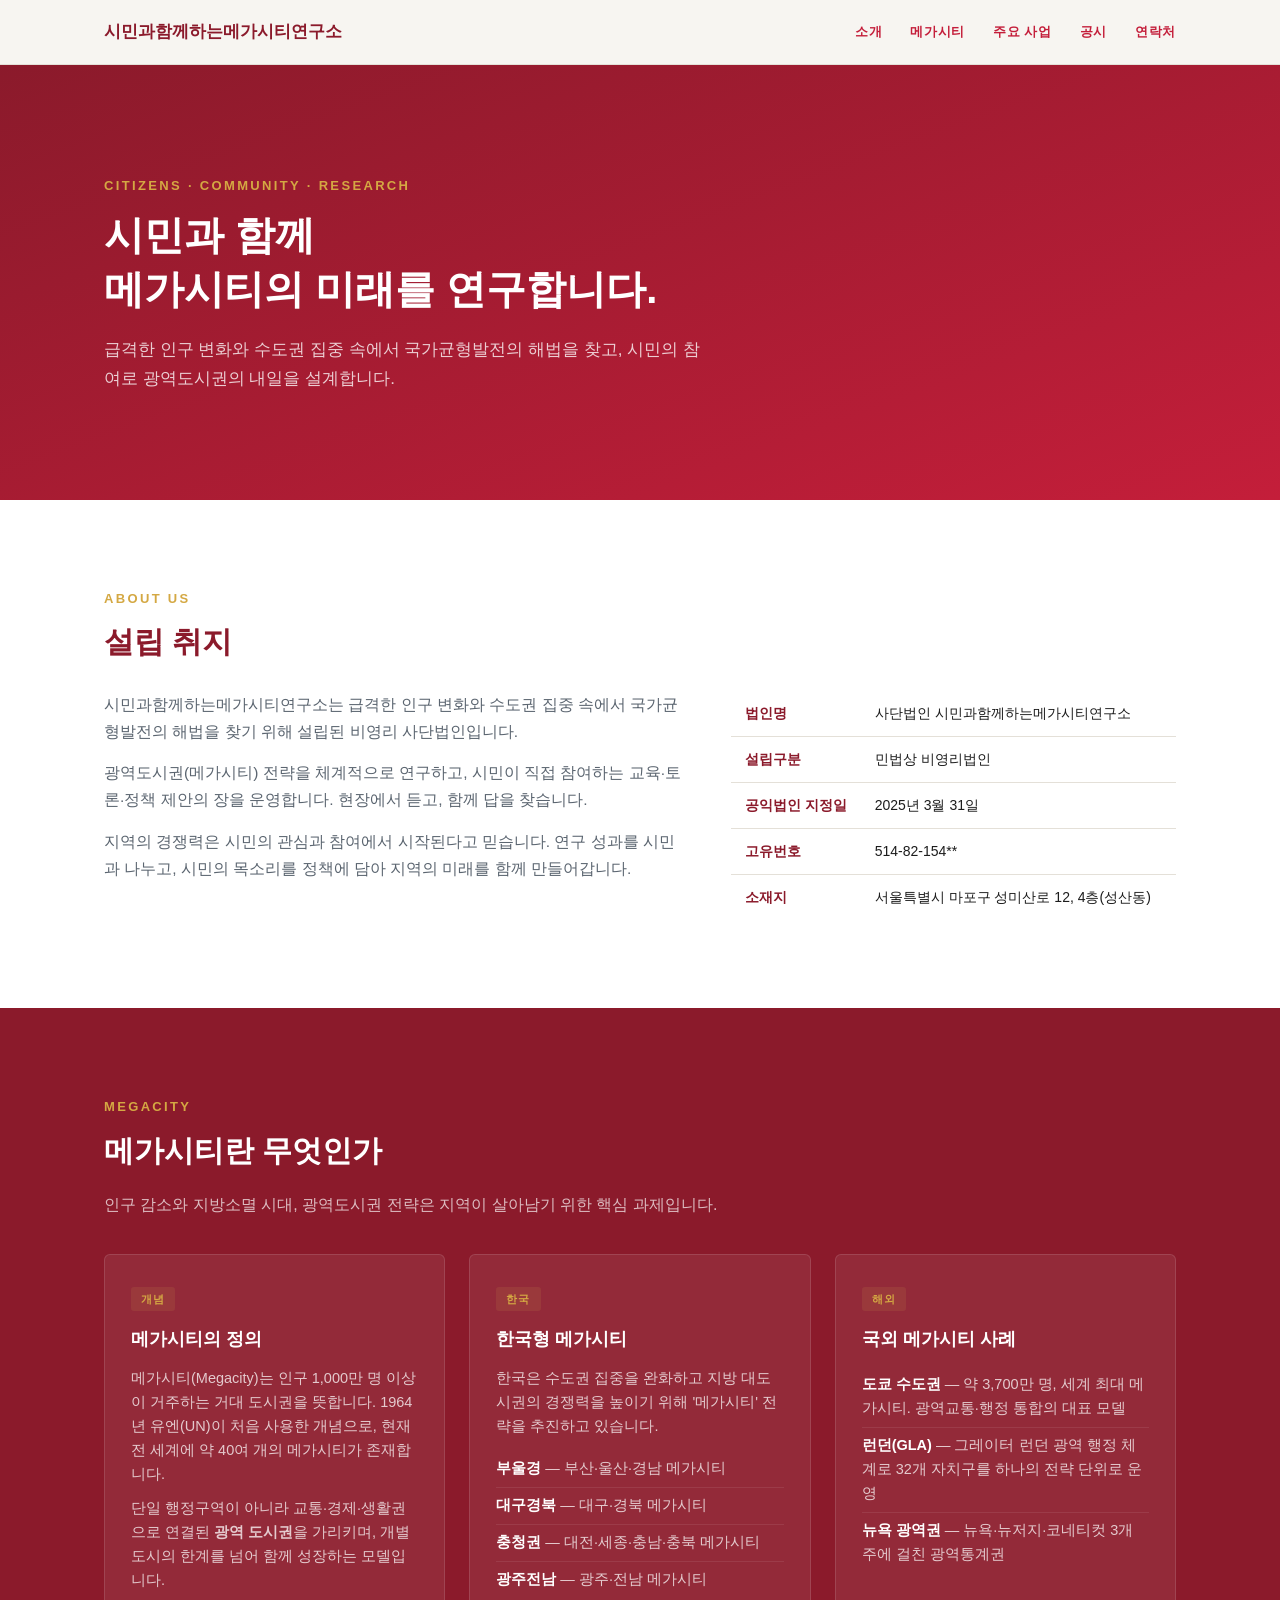
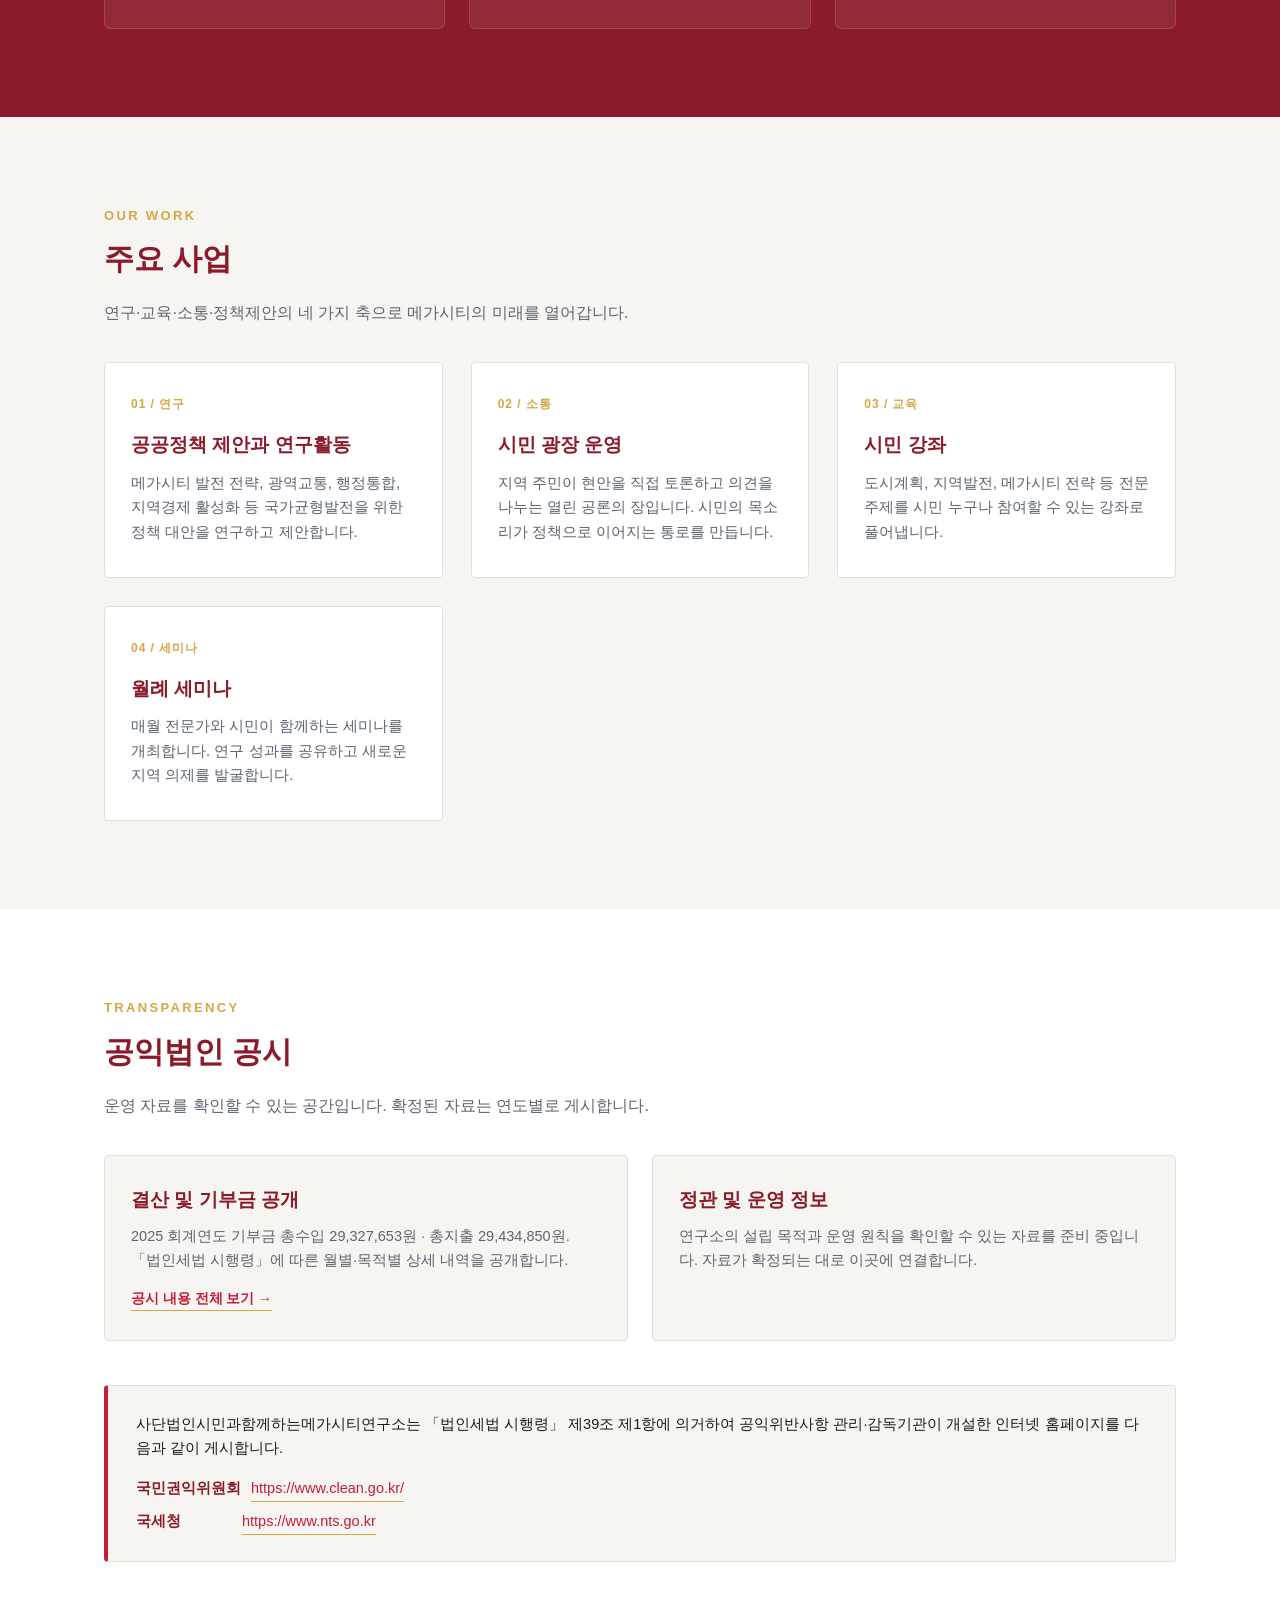
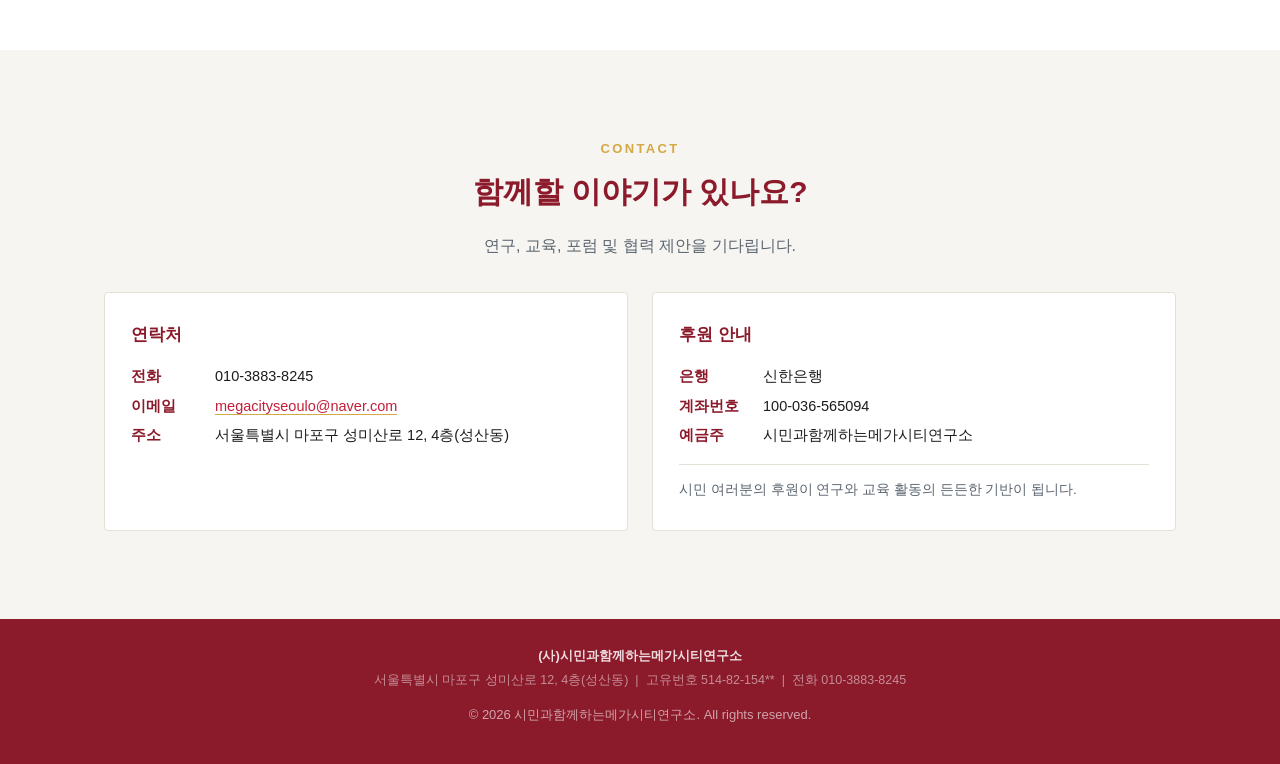
==== index.html @ f5010be7 "빨간색 테마 적용 + 브로셔 기반 사이트 전면 개편" ====
<!DOCTYPE html>
<html lang="ko">
<head>
<meta charset="UTF-8">
<meta name="viewport" content="width=device-width, initial-scale=1.0">
<title>(사)시민과함께하는메가시티연구소</title>
<meta name="description" content="국가균형발전과 광역도시권의 미래를 연구하는 비영리 사단법인. 메가시티 전략 연구, 시민 광장, 강좌, 월례세미나를 운영합니다.">
<link rel="stylesheet" href="css/style.css">
</head>
<body>

<header class="site-header">
  <div class="container header-inner">
    <a href="index.html" class="logo">시민과함께하는메가시티연구소</a>
    <nav class="main-nav">
      <a href="#about">소개</a>
      <a href="#megacity">메가시티</a>
      <a href="#work">주요 사업</a>
      <a href="#transparency">공시</a>
      <a href="#contact">연락처</a>
    </nav>
  </div>
</header>

<section class="hero">
  <div class="container">
    <p class="eyebrow">CITIZENS · COMMUNITY · RESEARCH</p>
    <h1>시민과 함께<br>메가시티의 미래를 연구합니다.</h1>
    <p class="hero-desc">급격한 인구 변화와 수도권 집중 속에서 국가균형발전의 해법을 찾고, 시민의 참여로 광역도시권의 내일을 설계합니다.</p>
  </div>
</section>

<!-- ━━━ ABOUT ━━━ -->
<section id="about" class="section about">
  <div class="container">
    <p class="eyebrow">ABOUT US</p>
    <h2>설립 취지</h2>
    <div class="about-content">
      <div class="about-text">
        <p>
          시민과함께하는메가시티연구소는 급격한 인구 변화와 수도권 집중 속에서
          국가균형발전의 해법을 찾기 위해 설립된 비영리 사단법인입니다.
        </p>
        <p>
          광역도시권(메가시티) 전략을 체계적으로 연구하고,
          시민이 직접 참여하는 교육·토론·정책 제안의 장을 운영합니다.
          현장에서 듣고, 함께 답을 찾습니다.
        </p>
        <p>
          지역의 경쟁력은 시민의 관심과 참여에서 시작된다고 믿습니다.
          연구 성과를 시민과 나누고, 시민의 목소리를 정책에 담아
          지역의 미래를 함께 만들어갑니다.
        </p>
      </div>
      <div class="about-info">
        <table class="info-table">
          <tbody>
            <tr><th>법인명</th><td>사단법인 시민과함께하는메가시티연구소</td></tr>
            <tr><th>설립구분</th><td>민법상 비영리법인</td></tr>
            <tr><th>공익법인 지정일</th><td>2025년 3월 31일</td></tr>
            <tr><th>고유번호</th><td>514-82-154**</td></tr>
            <tr><th>소재지</th><td>서울특별시 마포구 성미산로 12, 4층(성산동)</td></tr>
          </tbody>
        </table>
      </div>
    </div>
  </div>
</section>

<!-- ━━━ MEGACITY ━━━ -->
<section id="megacity" class="section megacity">
  <div class="container">
    <p class="eyebrow">MEGACITY</p>
    <h2>메가시티란 무엇인가</h2>
    <p class="section-desc">인구 감소와 지방소멸 시대, 광역도시권 전략은 지역이 살아남기 위한 핵심 과제입니다.</p>

    <div class="mega-grid">

      <div class="mega-card">
        <span class="mega-label">개념</span>
        <h3>메가시티의 정의</h3>
        <p>
          메가시티(Megacity)는 인구 1,000만 명 이상이 거주하는 거대 도시권을 뜻합니다.
          1964년 유엔(UN)이 처음 사용한 개념으로, 현재 전 세계에 약 40여 개의 메가시티가 존재합니다.
        </p>
        <p>
          단일 행정구역이 아니라 교통·경제·생활권으로 연결된 <strong>광역 도시권</strong>을 가리키며,
          개별 도시의 한계를 넘어 함께 성장하는 모델입니다.
        </p>
      </div>

      <div class="mega-card">
        <span class="mega-label">한국</span>
        <h3>한국형 메가시티</h3>
        <p>
          한국은 수도권 집중을 완화하고 지방 대도시권의 경쟁력을 높이기 위해
          '메가시티' 전략을 추진하고 있습니다.
        </p>
        <ul class="mega-list">
          <li><strong>부울경</strong> — 부산·울산·경남 메가시티</li>
          <li><strong>대구경북</strong> — 대구·경북 메가시티</li>
          <li><strong>충청권</strong> — 대전·세종·충남·충북 메가시티</li>
          <li><strong>광주전남</strong> — 광주·전남 메가시티</li>
        </ul>
      </div>

      <div class="mega-card">
        <span class="mega-label">해외</span>
        <h3>국외 메가시티 사례</h3>
        <ul class="mega-list">
          <li><strong>도쿄 수도권</strong> — 약 3,700만 명, 세계 최대 메가시티. 광역교통·행정 통합의 대표 모델</li>
          <li><strong>런던(GLA)</strong> — 그레이터 런던 광역 행정 체계로 32개 자치구를 하나의 전략 단위로 운영</li>
          <li><strong>뉴욕 광역권</strong> — 뉴욕·뉴저지·코네티컷 3개 주에 걸친 광역통계권</li>
        </ul>
      </div>

    </div>
  </div>
</section>

<!-- ━━━ OUR WORK ━━━ -->
<section id="work" class="section work">
  <div class="container">
    <p class="eyebrow">OUR WORK</p>
    <h2>주요 사업</h2>
    <p class="section-desc">연구·교육·소통·정책제안의 네 가지 축으로 메가시티의 미래를 열어갑니다.</p>
    <div class="work-grid">
      <div class="work-card">
        <span class="work-num">01 / 연구</span>
        <h3>공공정책 제안과 연구활동</h3>
        <p>메가시티 발전 전략, 광역교통, 행정통합, 지역경제 활성화 등 국가균형발전을 위한 정책 대안을 연구하고 제안합니다.</p>
      </div>
      <div class="work-card">
        <span class="work-num">02 / 소통</span>
        <h3>시민 광장 운영</h3>
        <p>지역 주민이 현안을 직접 토론하고 의견을 나누는 열린 공론의 장입니다. 시민의 목소리가 정책으로 이어지는 통로를 만듭니다.</p>
      </div>
      <div class="work-card">
        <span class="work-num">03 / 교육</span>
        <h3>시민 강좌</h3>
        <p>도시계획, 지역발전, 메가시티 전략 등 전문 주제를 시민 누구나 참여할 수 있는 강좌로 풀어냅니다.</p>
      </div>
      <div class="work-card">
        <span class="work-num">04 / 세미나</span>
        <h3>월례 세미나</h3>
        <p>매월 전문가와 시민이 함께하는 세미나를 개최합니다. 연구 성과를 공유하고 새로운 지역 의제를 발굴합니다.</p>
      </div>
    </div>
  </div>
</section>

<!-- ━━━ TRANSPARENCY ━━━ -->
<section id="transparency" class="section transparency">
  <div class="container">
    <p class="eyebrow">TRANSPARENCY</p>
    <h2>공익법인 공시</h2>
    <p class="section-desc">운영 자료를 확인할 수 있는 공간입니다. 확정된 자료는 연도별로 게시합니다.</p>
    <div class="transparency-grid">
      <div class="transparency-card">
        <h3>결산 및 기부금 공개</h3>
        <p>2025 회계연도 기부금 총수입 29,327,653원 · 총지출 29,434,850원. 「법인세법 시행령」에 따른 월별·목적별 상세 내역을 공개합니다.</p>
        <a href="disclosure.html" class="card-link">공시 내용 전체 보기 &rarr;</a>
      </div>
      <div class="transparency-card">
        <h3>정관 및 운영 정보</h3>
        <p>연구소의 설립 목적과 운영 원칙을 확인할 수 있는 자료를 준비 중입니다. 자료가 확정되는 대로 이곳에 연결합니다.</p>
      </div>
    </div>

    <div class="disclosure-notice">
      <p>
        사단법인시민과함께하는메가시티연구소는 「법인세법 시행령」 제39조 제1항에 의거하여
        공익위반사항 관리·감독기관이 개설한 인터넷 홈페이지를 다음과 같이 게시합니다.
      </p>
      <ul class="disclosure-links">
        <li>
          <span class="disclosure-label">국민권익위원회</span>
          <a href="https://www.clean.go.kr/" target="_blank" rel="noopener noreferrer">https://www.clean.go.kr/</a>
        </li>
        <li>
          <span class="disclosure-label">국세청</span>
          <a href="https://www.nts.go.kr" target="_blank" rel="noopener noreferrer">https://www.nts.go.kr</a>
        </li>
      </ul>
    </div>
  </div>
</section>

<!-- ━━━ CONTACT ━━━ -->
<section id="contact" class="section contact">
  <div class="container">
    <p class="eyebrow">CONTACT</p>
    <h2>함께할 이야기가 있나요?</h2>
    <p class="section-desc">연구, 교육, 포럼 및 협력 제안을 기다립니다.</p>

    <div class="contact-grid">
      <div class="contact-card">
        <h3>연락처</h3>
        <dl class="contact-dl">
          <dt>전화</dt><dd>010-3883-8245</dd>
          <dt>이메일</dt><dd><a href="mailto:megacityseoulo@naver.com">megacityseoulo@naver.com</a></dd>
          <dt>주소</dt><dd>서울특별시 마포구 성미산로 12, 4층(성산동)</dd>
        </dl>
      </div>
      <div class="contact-card">
        <h3>후원 안내</h3>
        <dl class="contact-dl">
          <dt>은행</dt><dd>신한은행</dd>
          <dt>계좌번호</dt><dd>100-036-565094</dd>
          <dt>예금주</dt><dd>시민과함께하는메가시티연구소</dd>
        </dl>
        <p class="contact-note">시민 여러분의 후원이 연구와 교육 활동의 든든한 기반이 됩니다.</p>
      </div>
    </div>
  </div>
</section>

<footer class="site-footer">
  <div class="container footer-inner">
    <p class="footer-org">(사)시민과함께하는메가시티연구소</p>
    <p class="footer-addr">서울특별시 마포구 성미산로 12, 4층(성산동) &nbsp;|&nbsp; 고유번호 514-82-154** &nbsp;|&nbsp; 전화 010-3883-8245</p>
    <p>&copy; 2026 시민과함께하는메가시티연구소. All rights reserved.</p>
  </div>
</footer>

</body>
</html>
---- css/style.css ----
:root {
  --navy: #c41e3a;
  --navy-deep: #8b1a2b;
  --gold: #d4a843;
  --ink: #1c1c1c;
  --muted: #5b6570;
  --paper: #f7f5f1;
  --white: #ffffff;
  --border: #e4e0d8;
  --max-width: 1120px;
}

* { box-sizing: border-box; }

html { scroll-behavior: smooth; }

body {
  margin: 0;
  font-family: "Pretendard", "Noto Sans KR", -apple-system, BlinkMacSystemFont,
    "Malgun Gothic", sans-serif;
  color: var(--ink);
  background: var(--paper);
  line-height: 1.65;
}

.container {
  max-width: var(--max-width);
  margin: 0 auto;
  padding: 0 24px;
}

.eyebrow {
  font-size: 13px;
  letter-spacing: 0.18em;
  color: var(--gold);
  font-weight: 700;
  margin: 0 0 12px;
  text-transform: uppercase;
}

h1, h2, h3 {
  font-weight: 800;
  color: var(--navy-deep);
  margin: 0 0 20px;
}

h1 { font-size: 40px; line-height: 1.35; }
h2 { font-size: 30px; line-height: 1.4; }
h3 { font-size: 19px; margin-bottom: 10px; }

.section-desc { color: var(--muted); font-size: 16px; max-width: 640px; }

/* Header */
.site-header {
  position: sticky;
  top: 0;
  background: rgba(247, 245, 241, 0.92);
  backdrop-filter: blur(8px);
  border-bottom: 1px solid var(--border);
  z-index: 100;
}

.header-inner {
  display: flex;
  align-items: center;
  justify-content: space-between;
  padding: 18px 24px;
}

.logo {
  font-weight: 800;
  font-size: 17px;
  color: var(--navy-deep);
  text-decoration: none;
}

.main-nav { display: flex; gap: 28px; }

.main-nav a {
  font-size: 13px;
  font-weight: 600;
  letter-spacing: 0.05em;
  color: var(--navy);
  text-decoration: none;
}

.main-nav a:hover { color: var(--gold); }

/* Hero */
.hero {
  background: linear-gradient(160deg, var(--navy-deep) 0%, var(--navy) 100%);
  color: var(--white);
  padding: 110px 0 90px;
}

.hero h1 { color: var(--white); }

.hero-desc {
  color: rgba(255, 255, 255, 0.78);
  font-size: 17px;
  max-width: 600px;
  margin-top: 8px;
}

/* Sections */
.section { padding: 88px 0; }
.about { background: var(--white); }
.work { background: var(--paper); }
.megacity {
  background: var(--navy-deep);
  color: var(--white);
}
.megacity h2 { color: var(--white); }
.megacity .section-desc { color: rgba(255,255,255,0.7); }
.transparency { background: var(--white); }
.contact { background: var(--paper); text-align: center; }
.contact .section-desc { margin: 0 auto 28px; }

/* About content */
.about-content {
  display: grid;
  grid-template-columns: 1.3fr 1fr;
  gap: 48px;
  margin-top: 28px;
  align-items: start;
}
.about-text p {
  color: var(--muted);
  font-size: 15.5px;
  margin: 0 0 14px;
  line-height: 1.75;
}
.about-text p:last-child { margin-bottom: 0; }

.info-table {
  width: 100%;
  border-collapse: collapse;
  font-size: 14px;
}
.info-table th, .info-table td {
  padding: 11px 14px;
  border-bottom: 1px solid var(--border);
  text-align: left;
  vertical-align: top;
}
.info-table th {
  font-weight: 700;
  color: var(--navy-deep);
  white-space: nowrap;
  width: 120px;
}
.info-table td { color: var(--ink); }
.info-table tr:last-child th,
.info-table tr:last-child td { border-bottom: none; }

/* Megacity grid */
.mega-grid {
  display: grid;
  grid-template-columns: repeat(3, 1fr);
  gap: 24px;
  margin-top: 36px;
}
.mega-card {
  background: rgba(255,255,255,0.07);
  border: 1px solid rgba(255,255,255,0.12);
  border-radius: 6px;
  padding: 30px 26px;
}
.mega-label {
  display: inline-block;
  font-size: 11px;
  font-weight: 800;
  letter-spacing: 0.1em;
  color: var(--gold);
  background: rgba(201,162,75,0.12);
  padding: 3px 10px;
  border-radius: 3px;
  margin-bottom: 14px;
  text-transform: uppercase;
}
.mega-card h3 { color: var(--white); font-size: 18px; margin-bottom: 12px; }
.mega-card p { color: rgba(255,255,255,0.75); font-size: 14.5px; margin: 0 0 10px; }
.mega-card p:last-child { margin-bottom: 0; }
.mega-list {
  list-style: none;
  padding: 0;
  margin: 12px 0 0;
}
.mega-list li {
  color: rgba(255,255,255,0.75);
  font-size: 14.5px;
  padding: 6px 0;
  border-bottom: 1px solid rgba(255,255,255,0.08);
}
.mega-list li:last-child { border-bottom: none; }
.mega-list strong { color: var(--white); }

/* Contact grid */
.contact-grid {
  display: grid;
  grid-template-columns: repeat(2, 1fr);
  gap: 24px;
  margin-top: 32px;
  text-align: left;
}
.contact-card {
  background: var(--white);
  border: 1px solid var(--border);
  border-radius: 4px;
  padding: 28px 26px;
}
.contact-card h3 { font-size: 17px; margin-bottom: 16px; }
.contact-dl {
  display: grid;
  grid-template-columns: 72px 1fr;
  gap: 6px 12px;
  font-size: 14.5px;
  margin: 0;
}
.contact-dl dt { font-weight: 700; color: var(--navy-deep); }
.contact-dl dd { margin: 0; color: var(--ink); }
.contact-dl a { color: var(--navy); text-decoration: none; border-bottom: 1px solid var(--gold); }
.contact-dl a:hover { color: var(--gold); }
.contact-note {
  margin: 16px 0 0;
  font-size: 13.5px;
  color: var(--muted);
  padding-top: 14px;
  border-top: 1px solid var(--border);
}

/* Footer enhanced */
.footer-inner { text-align: center; }
.footer-org { font-weight: 700; color: rgba(255,255,255,0.85); margin: 0 0 4px; }
.footer-addr { color: rgba(255,255,255,0.5); font-size: 12.5px; margin: 0 0 12px; }

/* Work grid */
.work-grid {
  display: grid;
  grid-template-columns: repeat(3, 1fr);
  gap: 28px;
  margin-top: 36px;
}

.work-card {
  background: var(--white);
  border: 1px solid var(--border);
  border-radius: 4px;
  padding: 32px 26px;
}

.work-num {
  display: block;
  font-size: 12px;
  font-weight: 700;
  letter-spacing: 0.08em;
  color: var(--gold);
  margin-bottom: 14px;
}

.work-card p { color: var(--muted); font-size: 15px; margin: 0; }

/* Transparency grid */
.transparency-grid {
  display: grid;
  grid-template-columns: repeat(2, 1fr);
  gap: 24px;
  margin-top: 36px;
}

.transparency-card {
  border: 1px solid var(--border);
  border-radius: 4px;
  padding: 28px 26px;
  background: var(--paper);
}

.transparency-card p { color: var(--muted); font-size: 14.5px; margin: 0 0 12px; }

.card-link {
  display: inline-block;
  font-size: 13.5px;
  font-weight: 700;
  color: var(--navy);
  text-decoration: none;
  border-bottom: 1px solid var(--gold);
}
.card-link:hover { color: var(--gold); }

/* Disclosure page */
.disclosure-hero {
  background: linear-gradient(160deg, var(--navy-deep) 0%, var(--navy) 100%);
  color: var(--white);
  padding: 80px 0 56px;
}
.disclosure-hero h1 { color: var(--white); font-size: 32px; margin-bottom: 14px; }
.disclosure-hero .hero-desc { color: rgba(255,255,255,0.8); max-width: 680px; }

.disclosure-body { background: var(--white); padding-top: 56px; }

.dsc-h2 {
  font-size: 20px;
  margin: 48px 0 16px;
  padding-bottom: 10px;
  border-bottom: 2px solid var(--navy-deep);
}
.dsc-h2:first-child { margin-top: 0; }

.dsc-unit { font-size: 13px; font-weight: 500; color: var(--muted); margin-left: 8px; }

.table-scroll { overflow-x: auto; -webkit-overflow-scrolling: touch; }

.dsc-table {
  width: 100%;
  border-collapse: collapse;
  font-size: 14px;
  min-width: 480px;
}

.dsc-table th, .dsc-table td {
  border: 1px solid var(--border);
  padding: 9px 12px;
  text-align: center;
}

.dsc-table thead th {
  background: var(--navy-deep);
  color: var(--white);
  font-weight: 700;
}

.dsc-basic th {
  background: var(--paper);
  color: var(--navy-deep);
  font-weight: 700;
  text-align: left;
  width: 18%;
}
.dsc-basic td { text-align: left; }

.dsc-monthly td:first-child { font-weight: 600; }
.dsc-monthly td:not(:first-child) { text-align: right; }
.dsc-monthly th:not(:first-child) { text-align: right; }
.dsc-purpose td:nth-child(2) { text-align: left; }
.dsc-total { background: var(--paper); font-weight: 700; }

.dsc-none {
  color: var(--muted);
  font-size: 14.5px;
  padding: 18px 0;
}

.dsc-certify {
  margin-top: 44px;
  padding-top: 24px;
  border-top: 1px solid var(--border);
  text-align: center;
}
.dsc-certify p { margin: 0 0 8px; font-size: 14.5px; color: var(--ink); }
.dsc-certify-meta { color: var(--muted); font-size: 13.5px; }

/* Disclosure notice (법인세법 시행령 제39조 1항) */
.disclosure-notice {
  margin-top: 44px;
  padding: 26px 28px;
  background: var(--paper);
  border: 1px solid var(--border);
  border-left: 4px solid var(--navy);
  border-radius: 4px;
}

.disclosure-notice p {
  margin: 0 0 16px;
  font-size: 14.5px;
  color: var(--ink);
  line-height: 1.7;
}

.disclosure-links {
  list-style: none;
  margin: 0;
  padding: 0;
  display: flex;
  flex-direction: column;
  gap: 8px;
}

.disclosure-links li {
  display: flex;
  align-items: baseline;
  gap: 10px;
  font-size: 14.5px;
}

.disclosure-label {
  font-weight: 700;
  color: var(--navy-deep);
  min-width: 96px;
}

.disclosure-links a {
  color: var(--navy);
  text-decoration: none;
  border-bottom: 1px solid var(--gold);
}

.disclosure-links a:hover { color: var(--gold); }

/* Contact button */
.contact-button {
  display: inline-block;
  background: var(--navy-deep);
  color: var(--white);
  padding: 14px 32px;
  border-radius: 3px;
  text-decoration: none;
  font-weight: 700;
  font-size: 14px;
  letter-spacing: 0.03em;
}

.contact-button:hover { background: var(--gold); color: var(--navy-deep); }

/* Footer */
.site-footer {
  background: var(--navy-deep);
  color: rgba(255, 255, 255, 0.6);
  padding: 26px 0;
  text-align: center;
  font-size: 13px;
}

/* Responsive */
@media (max-width: 860px) {
  .main-nav { display: none; }
  h1 { font-size: 30px; }
  h2 { font-size: 24px; }
  .about-content { grid-template-columns: 1fr; gap: 28px; }
  .mega-grid { grid-template-columns: 1fr; }
  .work-grid { grid-template-columns: 1fr; }
  .transparency-grid { grid-template-columns: 1fr; }
  .contact-grid { grid-template-columns: 1fr; }
  .hero { padding: 80px 0 60px; }
}
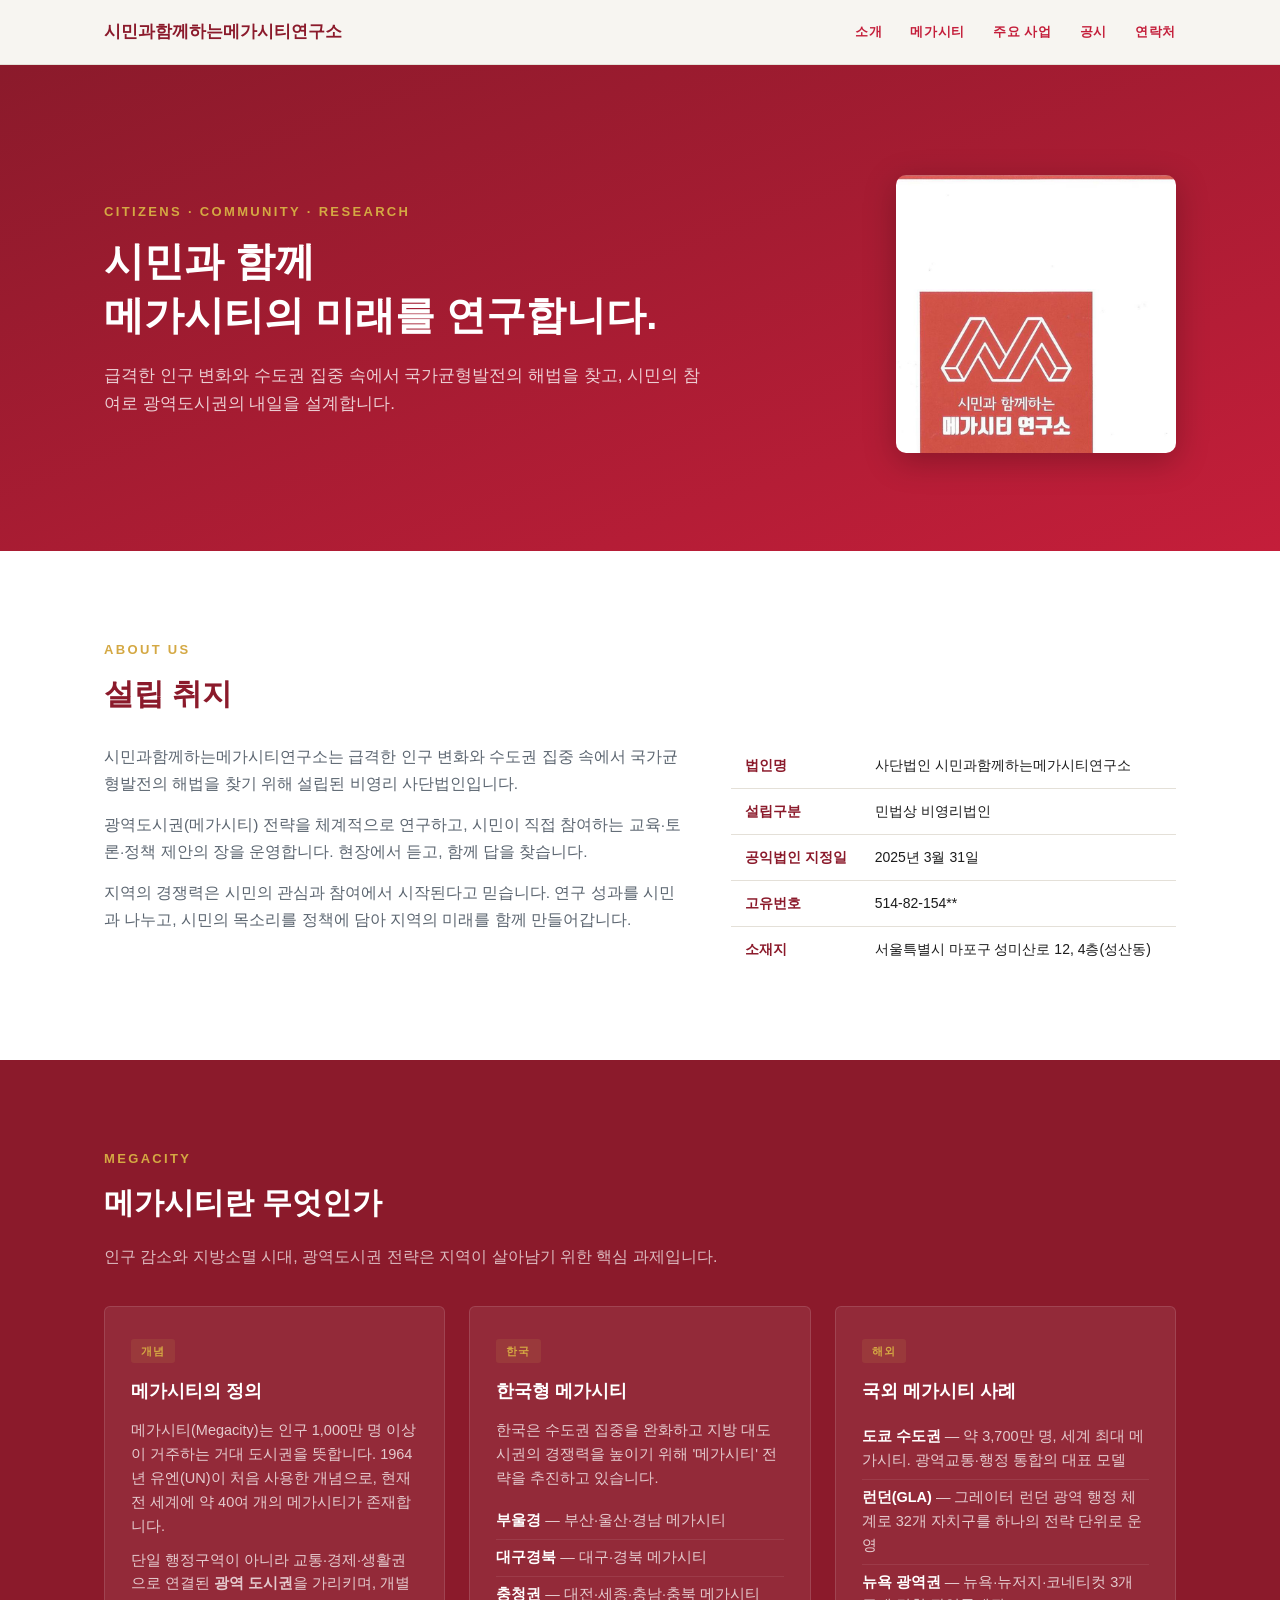
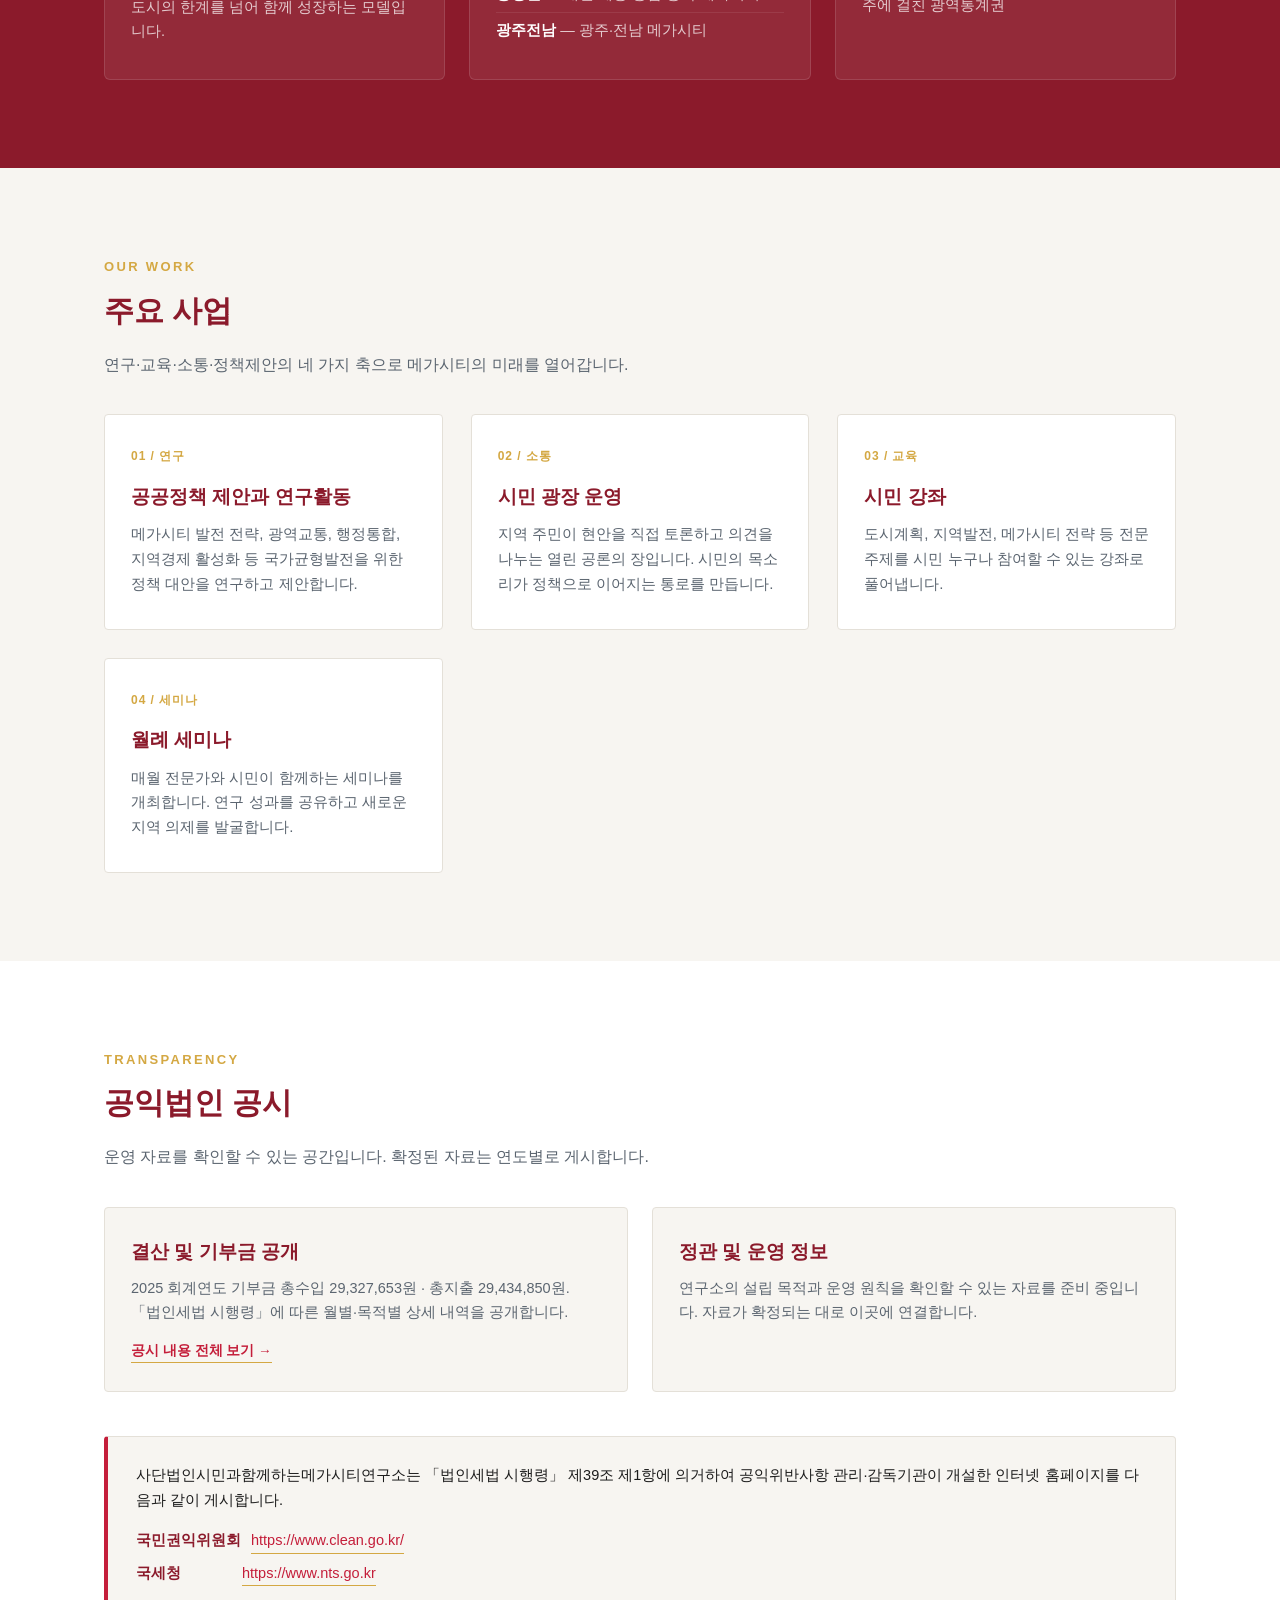
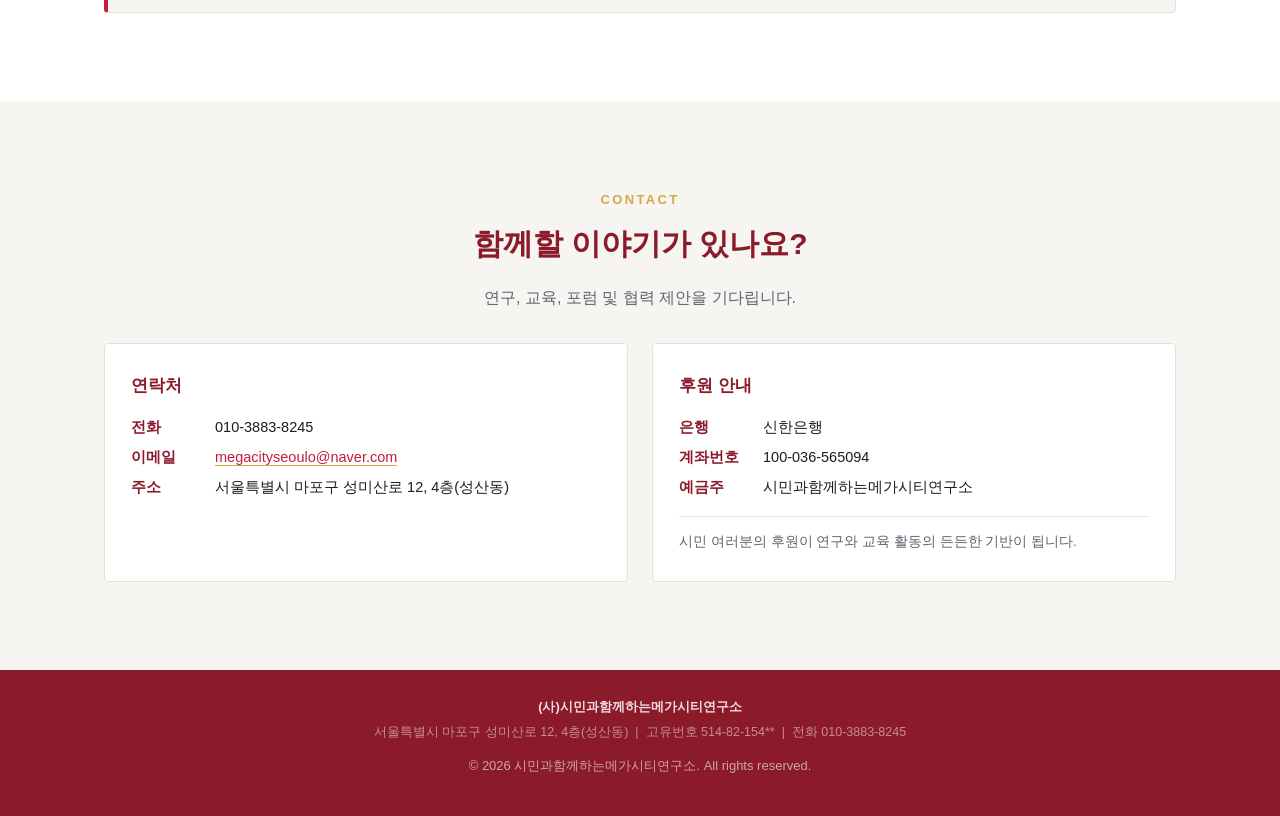
==== commit f72dd0e9: "히어로 섹션에 연구소 로고 추가 (브로셔에서 추출)" ====
--- a/index.html
+++ b/index.html
@@ -23,10 +23,15 @@
 </header>
 
 <section class="hero">
-  <div class="container">
-    <p class="eyebrow">CITIZENS · COMMUNITY · RESEARCH</p>
-    <h1>시민과 함께<br>메가시티의 미래를 연구합니다.</h1>
-    <p class="hero-desc">급격한 인구 변화와 수도권 집중 속에서 국가균형발전의 해법을 찾고, 시민의 참여로 광역도시권의 내일을 설계합니다.</p>
+  <div class="container hero-flex">
+    <div class="hero-text">
+      <p class="eyebrow">CITIZENS · COMMUNITY · RESEARCH</p>
+      <h1>시민과 함께<br>메가시티의 미래를 연구합니다.</h1>
+      <p class="hero-desc">급격한 인구 변화와 수도권 집중 속에서 국가균형발전의 해법을 찾고, 시민의 참여로 광역도시권의 내일을 설계합니다.</p>
+    </div>
+    <div class="hero-logo">
+      <img src="logo.png" alt="시민과함께하는 메가시티연구소 로고" width="300">
+    </div>
   </div>
 </section>
 
--- a/css/style.css
+++ b/css/style.css
@@ -93,6 +93,15 @@
   padding: 110px 0 90px;
 }
 
+.hero-flex {
+  display: flex;
+  align-items: center;
+  justify-content: space-between;
+  gap: 48px;
+}
+
+.hero-text { flex: 1; }
+
 .hero h1 { color: var(--white); }
 
 .hero-desc {
@@ -100,6 +109,13 @@
   font-size: 17px;
   max-width: 600px;
   margin-top: 8px;
+}
+
+.hero-logo { flex-shrink: 0; }
+.hero-logo img {
+  max-width: 280px;
+  border-radius: 10px;
+  box-shadow: 0 8px 32px rgba(0,0,0,0.25);
 }
 
 /* Sections */
@@ -350,6 +366,24 @@
   padding: 18px 0;
 }
 
+.dsc-download {
+  margin-top: 40px;
+  text-align: center;
+}
+.download-button {
+  display: inline-block;
+  background: var(--navy-deep);
+  color: var(--white);
+  padding: 14px 32px;
+  border-radius: 4px;
+  text-decoration: none;
+  font-weight: 700;
+  font-size: 15px;
+  letter-spacing: 0.02em;
+  transition: background 0.2s;
+}
+.download-button:hover { background: var(--navy); }
+
 .dsc-certify {
   margin-top: 44px;
   padding-top: 24px;
@@ -441,4 +475,6 @@
   .transparency-grid { grid-template-columns: 1fr; }
   .contact-grid { grid-template-columns: 1fr; }
   .hero { padding: 80px 0 60px; }
-}
+  .hero-flex { flex-direction: column; text-align: center; }
+  .hero-logo img { max-width: 200px; }
+}
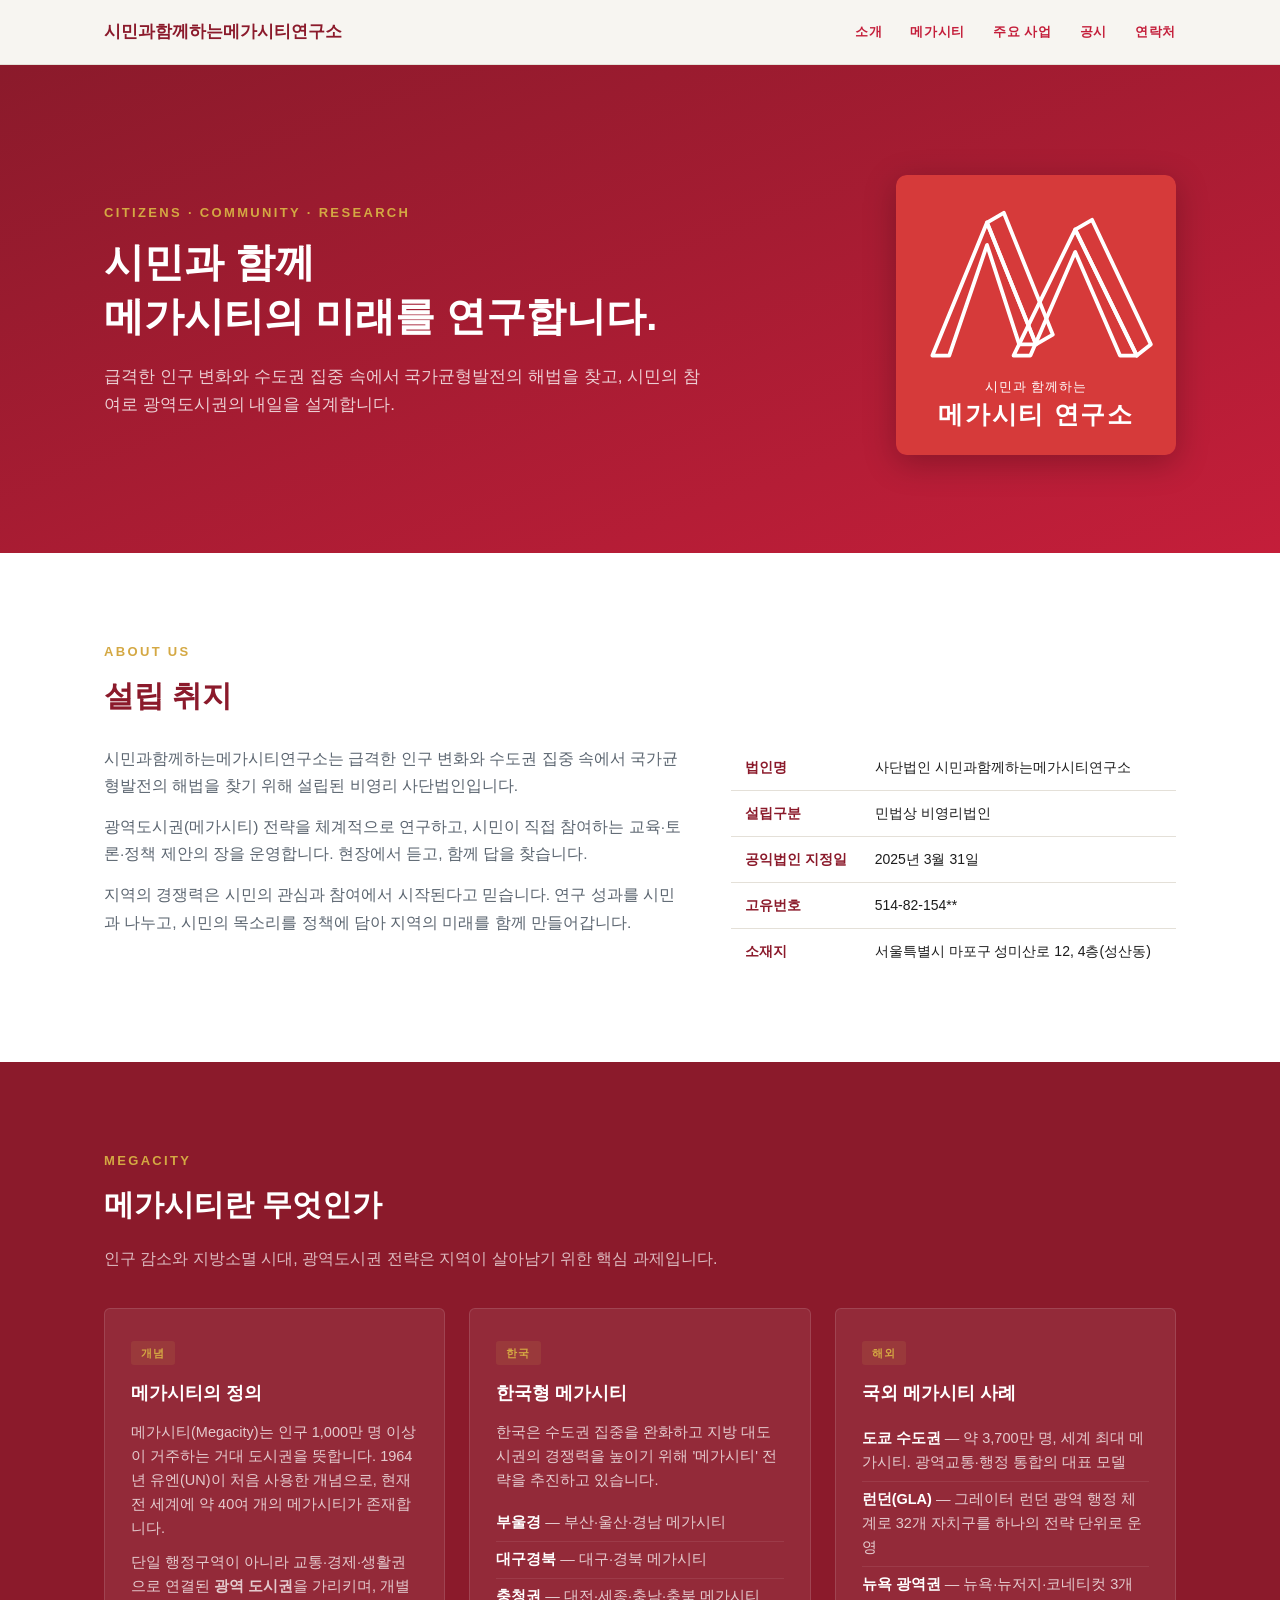
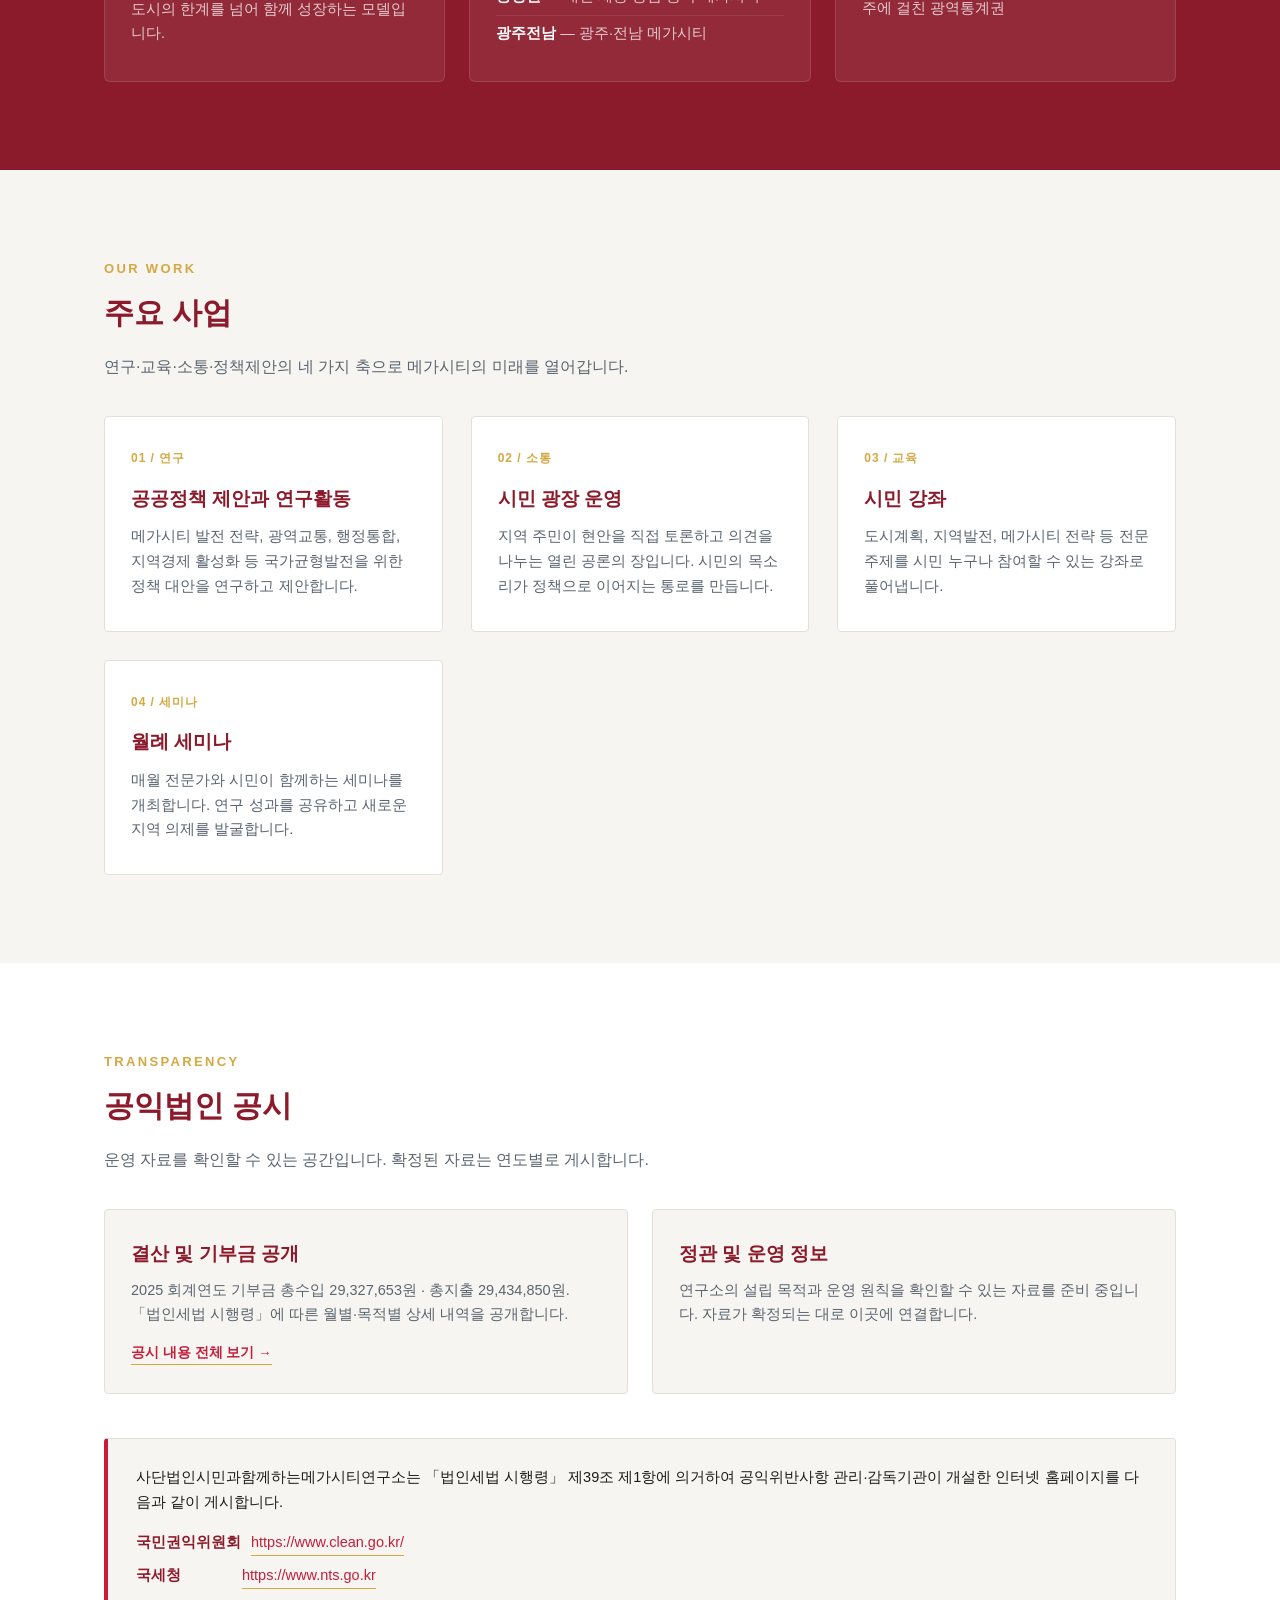
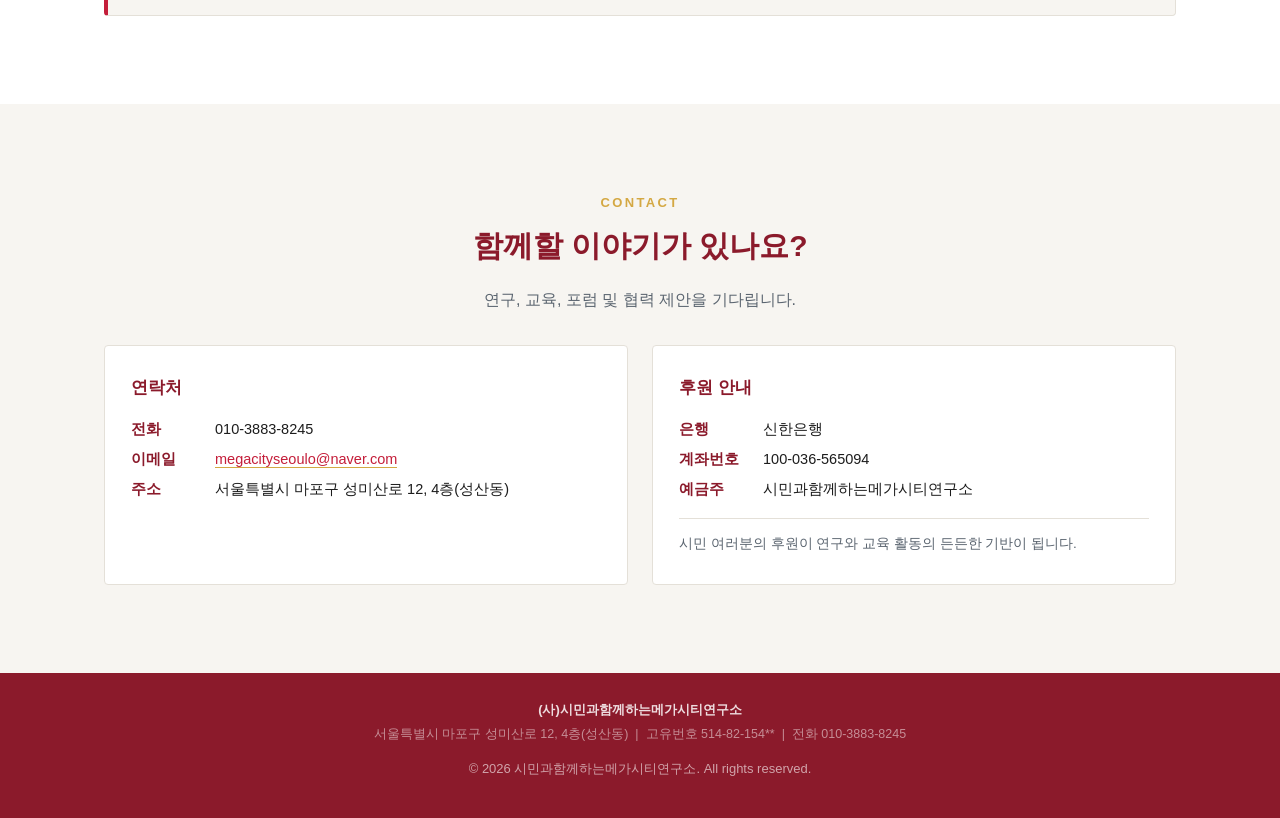
==== commit 7b9d2713: "로고를 SVG 벡터로 교체 — 어떤 크기에서든 선명" ====
--- a/index.html
+++ b/index.html
@@ -30,7 +30,7 @@
       <p class="hero-desc">급격한 인구 변화와 수도권 집중 속에서 국가균형발전의 해법을 찾고, 시민의 참여로 광역도시권의 내일을 설계합니다.</p>
     </div>
     <div class="hero-logo">
-      <img src="logo.png" alt="시민과함께하는 메가시티연구소 로고" width="300">
+      <img src="logo.svg" alt="시민과함께하는 메가시티연구소 로고" width="300">
     </div>
   </div>
 </section>
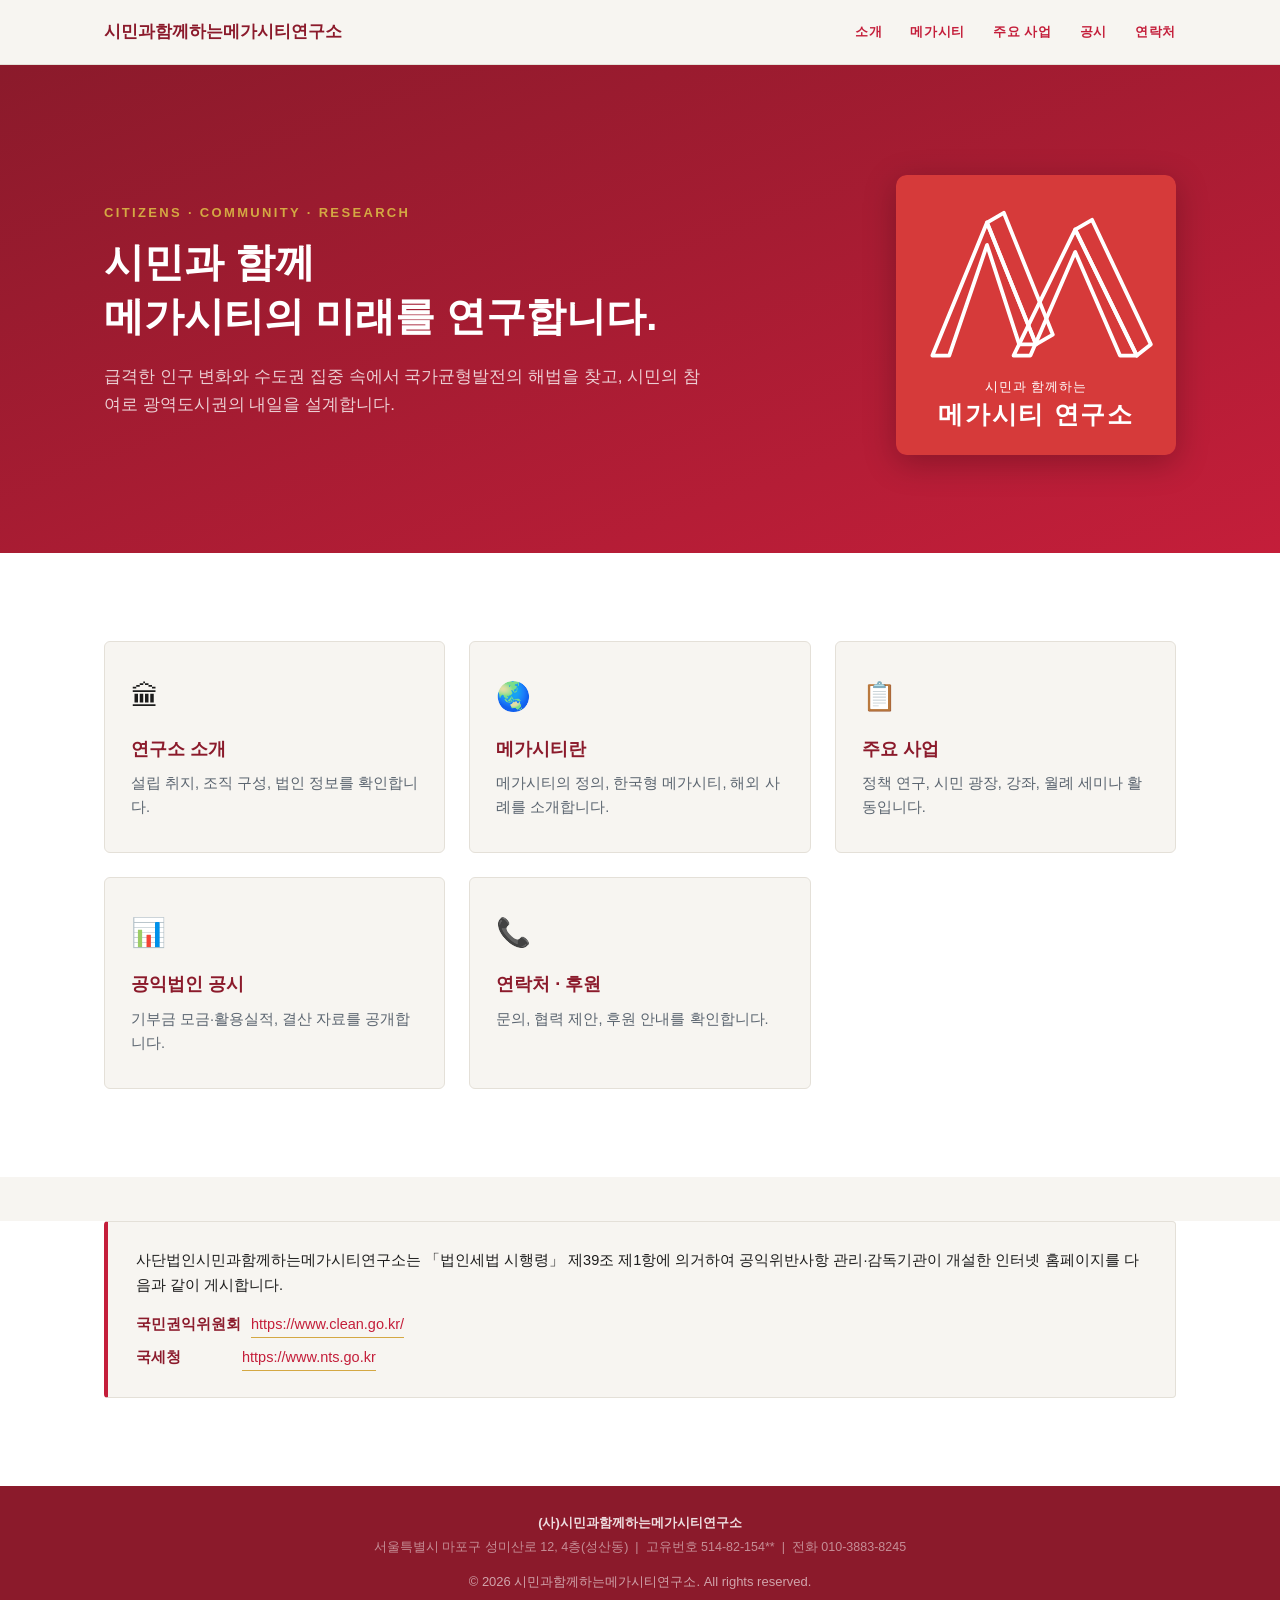
==== commit 3d9ff5b8: "카테고리별 독립 페이지 분리: 소개·메가시티·주요사업·연락처 + 랜딩페이지 재구성" ====
--- a/index.html
+++ b/index.html
@@ -13,11 +13,11 @@
   <div class="container header-inner">
     <a href="index.html" class="logo">시민과함께하는메가시티연구소</a>
     <nav class="main-nav">
-      <a href="#about">소개</a>
-      <a href="#megacity">메가시티</a>
-      <a href="#work">주요 사업</a>
-      <a href="#transparency">공시</a>
-      <a href="#contact">연락처</a>
+      <a href="about.html">소개</a>
+      <a href="megacity.html">메가시티</a>
+      <a href="work.html">주요 사업</a>
+      <a href="disclosure.html">공시</a>
+      <a href="contact.html">연락처</a>
     </nav>
   </div>
 </header>
@@ -35,143 +35,48 @@
   </div>
 </section>
 
-<!-- ━━━ ABOUT ━━━ -->
-<section id="about" class="section about">
+<!-- ━━━ 카테고리 오버뷰 ━━━ -->
+<section class="section categories">
   <div class="container">
-    <p class="eyebrow">ABOUT US</p>
-    <h2>설립 취지</h2>
-    <div class="about-content">
-      <div class="about-text">
-        <p>
-          시민과함께하는메가시티연구소는 급격한 인구 변화와 수도권 집중 속에서
-          국가균형발전의 해법을 찾기 위해 설립된 비영리 사단법인입니다.
-        </p>
-        <p>
-          광역도시권(메가시티) 전략을 체계적으로 연구하고,
-          시민이 직접 참여하는 교육·토론·정책 제안의 장을 운영합니다.
-          현장에서 듣고, 함께 답을 찾습니다.
-        </p>
-        <p>
-          지역의 경쟁력은 시민의 관심과 참여에서 시작된다고 믿습니다.
-          연구 성과를 시민과 나누고, 시민의 목소리를 정책에 담아
-          지역의 미래를 함께 만들어갑니다.
-        </p>
-      </div>
-      <div class="about-info">
-        <table class="info-table">
-          <tbody>
-            <tr><th>법인명</th><td>사단법인 시민과함께하는메가시티연구소</td></tr>
-            <tr><th>설립구분</th><td>민법상 비영리법인</td></tr>
-            <tr><th>공익법인 지정일</th><td>2025년 3월 31일</td></tr>
-            <tr><th>고유번호</th><td>514-82-154**</td></tr>
-            <tr><th>소재지</th><td>서울특별시 마포구 성미산로 12, 4층(성산동)</td></tr>
-          </tbody>
-        </table>
-      </div>
-    </div>
-  </div>
-</section>
+    <div class="cat-grid">
 
-<!-- ━━━ MEGACITY ━━━ -->
-<section id="megacity" class="section megacity">
-  <div class="container">
-    <p class="eyebrow">MEGACITY</p>
-    <h2>메가시티란 무엇인가</h2>
-    <p class="section-desc">인구 감소와 지방소멸 시대, 광역도시권 전략은 지역이 살아남기 위한 핵심 과제입니다.</p>
+      <a href="about.html" class="cat-card">
+        <span class="cat-icon">🏛</span>
+        <h3>연구소 소개</h3>
+        <p>설립 취지, 조직 구성, 법인 정보를 확인합니다.</p>
+      </a>
 
-    <div class="mega-grid">
+      <a href="megacity.html" class="cat-card">
+        <span class="cat-icon">🌏</span>
+        <h3>메가시티란</h3>
+        <p>메가시티의 정의, 한국형 메가시티, 해외 사례를 소개합니다.</p>
+      </a>
 
-      <div class="mega-card">
-        <span class="mega-label">개념</span>
-        <h3>메가시티의 정의</h3>
-        <p>
-          메가시티(Megacity)는 인구 1,000만 명 이상이 거주하는 거대 도시권을 뜻합니다.
-          1964년 유엔(UN)이 처음 사용한 개념으로, 현재 전 세계에 약 40여 개의 메가시티가 존재합니다.
-        </p>
-        <p>
-          단일 행정구역이 아니라 교통·경제·생활권으로 연결된 <strong>광역 도시권</strong>을 가리키며,
-          개별 도시의 한계를 넘어 함께 성장하는 모델입니다.
-        </p>
-      </div>
+      <a href="work.html" class="cat-card">
+        <span class="cat-icon">📋</span>
+        <h3>주요 사업</h3>
+        <p>정책 연구, 시민 광장, 강좌, 월례 세미나 활동입니다.</p>
+      </a>
 
-      <div class="mega-card">
-        <span class="mega-label">한국</span>
-        <h3>한국형 메가시티</h3>
-        <p>
-          한국은 수도권 집중을 완화하고 지방 대도시권의 경쟁력을 높이기 위해
-          '메가시티' 전략을 추진하고 있습니다.
-        </p>
-        <ul class="mega-list">
-          <li><strong>부울경</strong> — 부산·울산·경남 메가시티</li>
-          <li><strong>대구경북</strong> — 대구·경북 메가시티</li>
-          <li><strong>충청권</strong> — 대전·세종·충남·충북 메가시티</li>
-          <li><strong>광주전남</strong> — 광주·전남 메가시티</li>
-        </ul>
-      </div>
+      <a href="disclosure.html" class="cat-card">
+        <span class="cat-icon">📊</span>
+        <h3>공익법인 공시</h3>
+        <p>기부금 모금·활용실적, 결산 자료를 공개합니다.</p>
+      </a>
 
-      <div class="mega-card">
-        <span class="mega-label">해외</span>
-        <h3>국외 메가시티 사례</h3>
-        <ul class="mega-list">
-          <li><strong>도쿄 수도권</strong> — 약 3,700만 명, 세계 최대 메가시티. 광역교통·행정 통합의 대표 모델</li>
-          <li><strong>런던(GLA)</strong> — 그레이터 런던 광역 행정 체계로 32개 자치구를 하나의 전략 단위로 운영</li>
-          <li><strong>뉴욕 광역권</strong> — 뉴욕·뉴저지·코네티컷 3개 주에 걸친 광역통계권</li>
-        </ul>
-      </div>
+      <a href="contact.html" class="cat-card">
+        <span class="cat-icon">📞</span>
+        <h3>연락처 · 후원</h3>
+        <p>문의, 협력 제안, 후원 안내를 확인합니다.</p>
+      </a>
 
     </div>
   </div>
 </section>
 
-<!-- ━━━ OUR WORK ━━━ -->
-<section id="work" class="section work">
+<!-- ━━━ 법정 공시 고지 ━━━ -->
+<section class="section transparency" style="padding-top:0;">
   <div class="container">
-    <p class="eyebrow">OUR WORK</p>
-    <h2>주요 사업</h2>
-    <p class="section-desc">연구·교육·소통·정책제안의 네 가지 축으로 메가시티의 미래를 열어갑니다.</p>
-    <div class="work-grid">
-      <div class="work-card">
-        <span class="work-num">01 / 연구</span>
-        <h3>공공정책 제안과 연구활동</h3>
-        <p>메가시티 발전 전략, 광역교통, 행정통합, 지역경제 활성화 등 국가균형발전을 위한 정책 대안을 연구하고 제안합니다.</p>
-      </div>
-      <div class="work-card">
-        <span class="work-num">02 / 소통</span>
-        <h3>시민 광장 운영</h3>
-        <p>지역 주민이 현안을 직접 토론하고 의견을 나누는 열린 공론의 장입니다. 시민의 목소리가 정책으로 이어지는 통로를 만듭니다.</p>
-      </div>
-      <div class="work-card">
-        <span class="work-num">03 / 교육</span>
-        <h3>시민 강좌</h3>
-        <p>도시계획, 지역발전, 메가시티 전략 등 전문 주제를 시민 누구나 참여할 수 있는 강좌로 풀어냅니다.</p>
-      </div>
-      <div class="work-card">
-        <span class="work-num">04 / 세미나</span>
-        <h3>월례 세미나</h3>
-        <p>매월 전문가와 시민이 함께하는 세미나를 개최합니다. 연구 성과를 공유하고 새로운 지역 의제를 발굴합니다.</p>
-      </div>
-    </div>
-  </div>
-</section>
-
-<!-- ━━━ TRANSPARENCY ━━━ -->
-<section id="transparency" class="section transparency">
-  <div class="container">
-    <p class="eyebrow">TRANSPARENCY</p>
-    <h2>공익법인 공시</h2>
-    <p class="section-desc">운영 자료를 확인할 수 있는 공간입니다. 확정된 자료는 연도별로 게시합니다.</p>
-    <div class="transparency-grid">
-      <div class="transparency-card">
-        <h3>결산 및 기부금 공개</h3>
-        <p>2025 회계연도 기부금 총수입 29,327,653원 · 총지출 29,434,850원. 「법인세법 시행령」에 따른 월별·목적별 상세 내역을 공개합니다.</p>
-        <a href="disclosure.html" class="card-link">공시 내용 전체 보기 &rarr;</a>
-      </div>
-      <div class="transparency-card">
-        <h3>정관 및 운영 정보</h3>
-        <p>연구소의 설립 목적과 운영 원칙을 확인할 수 있는 자료를 준비 중입니다. 자료가 확정되는 대로 이곳에 연결합니다.</p>
-      </div>
-    </div>
-
     <div class="disclosure-notice">
       <p>
         사단법인시민과함께하는메가시티연구소는 「법인세법 시행령」 제39조 제1항에 의거하여
@@ -191,35 +96,6 @@
   </div>
 </section>
 
-<!-- ━━━ CONTACT ━━━ -->
-<section id="contact" class="section contact">
-  <div class="container">
-    <p class="eyebrow">CONTACT</p>
-    <h2>함께할 이야기가 있나요?</h2>
-    <p class="section-desc">연구, 교육, 포럼 및 협력 제안을 기다립니다.</p>
-
-    <div class="contact-grid">
-      <div class="contact-card">
-        <h3>연락처</h3>
-        <dl class="contact-dl">
-          <dt>전화</dt><dd>010-3883-8245</dd>
-          <dt>이메일</dt><dd><a href="mailto:megacityseoulo@naver.com">megacityseoulo@naver.com</a></dd>
-          <dt>주소</dt><dd>서울특별시 마포구 성미산로 12, 4층(성산동)</dd>
-        </dl>
-      </div>
-      <div class="contact-card">
-        <h3>후원 안내</h3>
-        <dl class="contact-dl">
-          <dt>은행</dt><dd>신한은행</dd>
-          <dt>계좌번호</dt><dd>100-036-565094</dd>
-          <dt>예금주</dt><dd>시민과함께하는메가시티연구소</dd>
-        </dl>
-        <p class="contact-note">시민 여러분의 후원이 연구와 교육 활동의 든든한 기반이 됩니다.</p>
-      </div>
-    </div>
-  </div>
-</section>
-
 <footer class="site-footer">
   <div class="container footer-inner">
     <p class="footer-org">(사)시민과함께하는메가시티연구소</p>
--- a/css/style.css
+++ b/css/style.css
@@ -463,6 +463,84 @@
   text-align: center;
   font-size: 13px;
 }
+
+/* Page hero (category pages) */
+.page-hero {
+  background: linear-gradient(160deg, var(--navy-deep) 0%, var(--navy) 100%);
+  color: var(--white);
+  padding: 80px 0 48px;
+}
+.page-hero h1 { color: var(--white); font-size: 34px; margin-bottom: 10px; }
+.page-hero .hero-desc { color: rgba(255,255,255,0.78); max-width: 600px; }
+.megacity-hero { padding-bottom: 56px; }
+
+/* Active nav link */
+.main-nav a.active { color: var(--gold); border-bottom: 2px solid var(--gold); padding-bottom: 2px; }
+
+/* Category cards (landing page) */
+.categories { background: var(--white); }
+.cat-grid {
+  display: grid;
+  grid-template-columns: repeat(3, 1fr);
+  gap: 24px;
+}
+.cat-card {
+  display: block;
+  background: var(--paper);
+  border: 1px solid var(--border);
+  border-radius: 6px;
+  padding: 32px 26px;
+  text-decoration: none;
+  color: inherit;
+  transition: border-color 0.2s, box-shadow 0.2s;
+}
+.cat-card:hover {
+  border-color: var(--navy);
+  box-shadow: 0 4px 16px rgba(0,0,0,0.08);
+}
+.cat-icon { font-size: 28px; display: block; margin-bottom: 14px; }
+.cat-card h3 { font-size: 18px; margin-bottom: 8px; }
+.cat-card p { color: var(--muted); font-size: 14.5px; margin: 0; }
+
+/* Megacity light cards (for white background pages) */
+.mega-grid-light {
+  display: grid;
+  grid-template-columns: repeat(3, 1fr);
+  gap: 24px;
+}
+.mega-card-light {
+  background: var(--paper);
+  border: 1px solid var(--border);
+  border-radius: 6px;
+  padding: 30px 26px;
+}
+.mega-label-light {
+  display: inline-block;
+  font-size: 11px;
+  font-weight: 800;
+  letter-spacing: 0.1em;
+  color: var(--white);
+  background: var(--navy);
+  padding: 3px 10px;
+  border-radius: 3px;
+  margin-bottom: 14px;
+  text-transform: uppercase;
+}
+.mega-card-light h3 { font-size: 18px; margin-bottom: 12px; }
+.mega-card-light p { color: var(--muted); font-size: 14.5px; margin: 0 0 10px; }
+.mega-list-light {
+  list-style: none;
+  padding: 0;
+  margin: 12px 0 0;
+}
+.mega-list-light li {
+  color: var(--muted);
+  font-size: 14.5px;
+  padding: 6px 0;
+  border-bottom: 1px solid var(--border);
+}
+.mega-list-light li:last-child { border-bottom: none; }
+.mega-list-light strong { color: var(--ink); }
 
 /* Responsive */
 @media (max-width: 860px) {
@@ -477,4 +555,6 @@
   .hero { padding: 80px 0 60px; }
   .hero-flex { flex-direction: column; text-align: center; }
   .hero-logo img { max-width: 200px; }
-}
+  .cat-grid { grid-template-columns: repeat(2, 1fr); }
+  .mega-grid-light { grid-template-columns: 1fr; }
+}
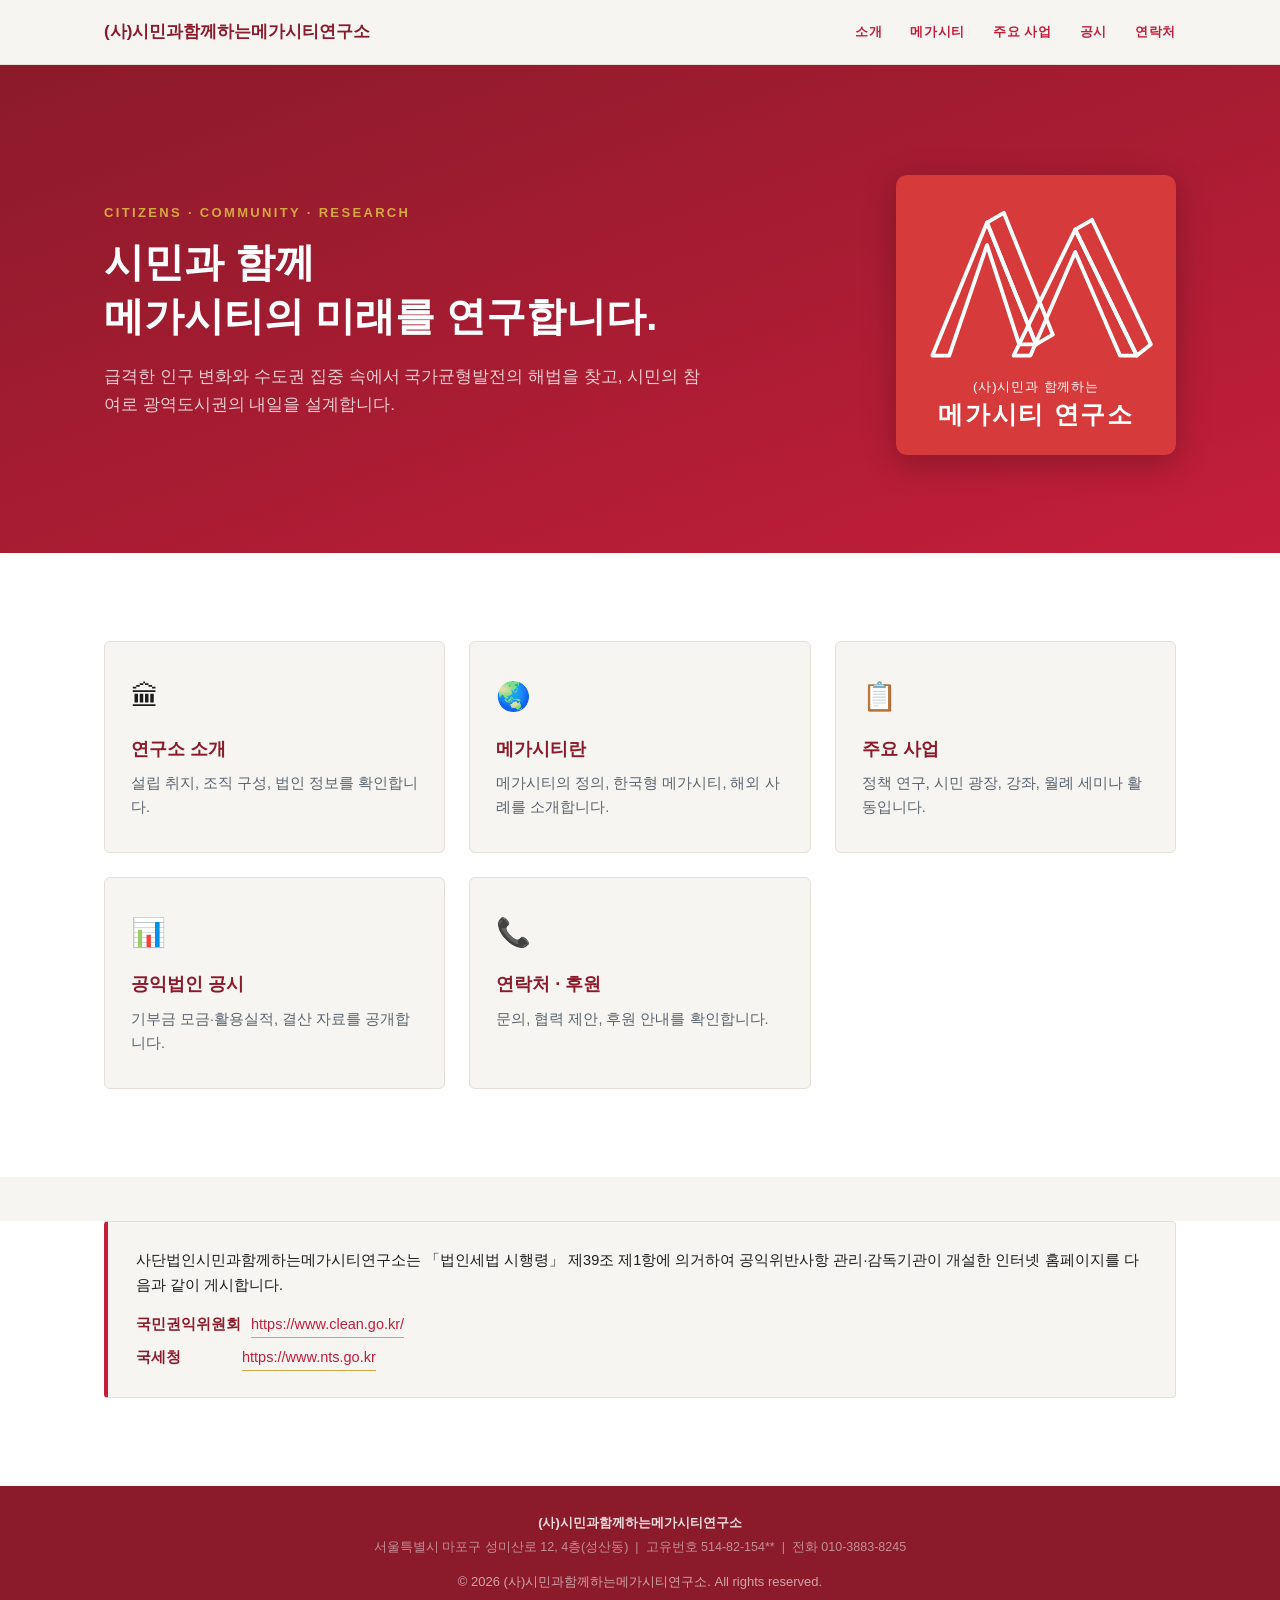
==== commit d5205465: "법인 명칭 표기 통일: (사)시민과함께하는메가시티연구소" ====
--- a/index.html
+++ b/index.html
@@ -11,8 +11,8 @@
 
 <header class="site-header">
   <div class="container header-inner">
-    <a href="index.html" class="logo">시민과함께하는메가시티연구소</a>
-    <nav class="main-nav">
+    <a href="index.html" class="logo">(사)시민과함께하는메가시티연구소</a>
+    <button class="menu-toggle" aria-label="메뉴 열기">☰</button><nav class="main-nav">
       <a href="about.html">소개</a>
       <a href="megacity.html">메가시티</a>
       <a href="work.html">주요 사업</a>
@@ -30,7 +30,7 @@
       <p class="hero-desc">급격한 인구 변화와 수도권 집중 속에서 국가균형발전의 해법을 찾고, 시민의 참여로 광역도시권의 내일을 설계합니다.</p>
     </div>
     <div class="hero-logo">
-      <img src="logo.svg" alt="시민과함께하는 메가시티연구소 로고" width="300">
+      <img src="logo.svg" alt="(사)시민과함께하는메가시티연구소 로고" width="300">
     </div>
   </div>
 </section>
@@ -100,9 +100,10 @@
   <div class="container footer-inner">
     <p class="footer-org">(사)시민과함께하는메가시티연구소</p>
     <p class="footer-addr">서울특별시 마포구 성미산로 12, 4층(성산동) &nbsp;|&nbsp; 고유번호 514-82-154** &nbsp;|&nbsp; 전화 010-3883-8245</p>
-    <p>&copy; 2026 시민과함께하는메가시티연구소. All rights reserved.</p>
+    <p>&copy; 2026 (사)시민과함께하는메가시티연구소. All rights reserved.</p>
   </div>
 </footer>
 
+<script>document.querySelector(".menu-toggle").addEventListener("click",function(){document.querySelector(".main-nav").classList.toggle("open");this.textContent=this.textContent==="☰"?"✕":"☰"});</script>
 </body>
 </html>
--- a/css/style.css
+++ b/css/style.css
@@ -245,6 +245,35 @@
   border-top: 1px solid var(--border);
 }
 
+.support-buttons {
+  display: flex;
+  flex-wrap: wrap;
+  gap: 10px;
+  margin-top: 16px;
+}
+.btn-outline {
+  background: transparent !important;
+  color: var(--navy-deep) !important;
+  border: 2px solid var(--navy-deep);
+}
+.btn-outline:hover { background: var(--navy-deep) !important; color: var(--white) !important; }
+
+.qr-codes {
+  display: flex;
+  gap: 20px;
+  margin-top: 20px;
+  padding-top: 16px;
+  border-top: 1px solid var(--border);
+}
+.qr-item {
+  display: flex;
+  flex-direction: column;
+  align-items: center;
+  gap: 8px;
+}
+.qr-item img { border-radius: 8px; border: 1px solid var(--border); }
+.qr-item span { font-size: 12.5px; color: var(--muted); font-weight: 600; }
+
 /* Footer enhanced */
 .footer-inner { text-align: center; }
 .footer-org { font-weight: 700; color: rgba(255,255,255,0.85); margin: 0 0 4px; }
@@ -464,6 +493,82 @@
   font-size: 13px;
 }
 
+/* Team grid */
+.team-grid {
+  display: grid;
+  grid-template-columns: repeat(3, 1fr);
+  gap: 20px;
+  margin-top: 28px;
+}
+.team-card {
+  background: var(--white);
+  border: 1px solid var(--border);
+  border-radius: 6px;
+  padding: 24px 22px;
+}
+.team-role {
+  display: inline-block;
+  font-size: 11px;
+  font-weight: 800;
+  letter-spacing: 0.08em;
+  color: var(--white);
+  background: var(--navy);
+  padding: 2px 10px;
+  border-radius: 3px;
+  margin-bottom: 10px;
+}
+.team-card h3 { font-size: 18px; margin-bottom: 8px; }
+.team-card p { color: var(--muted); font-size: 13.5px; margin: 0; line-height: 1.7; }
+
+/* Vision quote */
+.vision-section {
+  background: var(--navy-deep);
+  color: var(--white);
+  text-align: center;
+  padding: 56px 0;
+}
+.vision-quote {
+  font-size: 20px;
+  font-weight: 600;
+  line-height: 1.7;
+  color: var(--white);
+  max-width: 700px;
+  margin: 0 auto;
+  border: none;
+  padding: 0;
+  quotes: none;
+}
+.vision-author {
+  color: var(--gold);
+  font-weight: 700;
+  margin-top: 18px;
+}
+
+/* Activity list */
+.activity-list { margin-top: 24px; }
+.activity-item {
+  display: flex;
+  gap: 20px;
+  align-items: flex-start;
+  padding: 20px 0;
+  border-bottom: 1px solid var(--border);
+  text-decoration: none;
+  color: inherit;
+  transition: background 0.15s;
+}
+.activity-item:first-child { border-top: 1px solid var(--border); }
+.activity-item:hover { background: var(--paper); }
+.activity-date {
+  flex-shrink: 0;
+  font-size: 13px;
+  font-weight: 700;
+  color: var(--navy);
+  min-width: 90px;
+  padding-top: 2px;
+}
+.activity-item h3 { font-size: 16px; margin-bottom: 6px; }
+.activity-item p { color: var(--muted); font-size: 14px; margin: 0; }
+
 /* Page hero (category pages) */
 .page-hero {
   background: linear-gradient(160deg, var(--navy-deep) 0%, var(--navy) 100%);
@@ -543,8 +648,12 @@
 .mega-list-light strong { color: var(--ink); }
 
 /* Responsive */
+.menu-toggle { display: none; }
+
 @media (max-width: 860px) {
-  .main-nav { display: none; }
+  .header-inner { flex-direction: column; gap: 10px; padding: 14px 24px; }
+  .main-nav { display: flex; flex-wrap: wrap; gap: 6px 16px; justify-content: center; }
+  .main-nav a { font-size: 13px; }
   h1 { font-size: 30px; }
   h2 { font-size: 24px; }
   .about-content { grid-template-columns: 1fr; gap: 28px; }
@@ -557,4 +666,6 @@
   .hero-logo img { max-width: 200px; }
   .cat-grid { grid-template-columns: repeat(2, 1fr); }
   .mega-grid-light { grid-template-columns: 1fr; }
-}
+  .team-grid { grid-template-columns: 1fr; }
+  .activity-item { flex-direction: column; gap: 4px; }
+}
